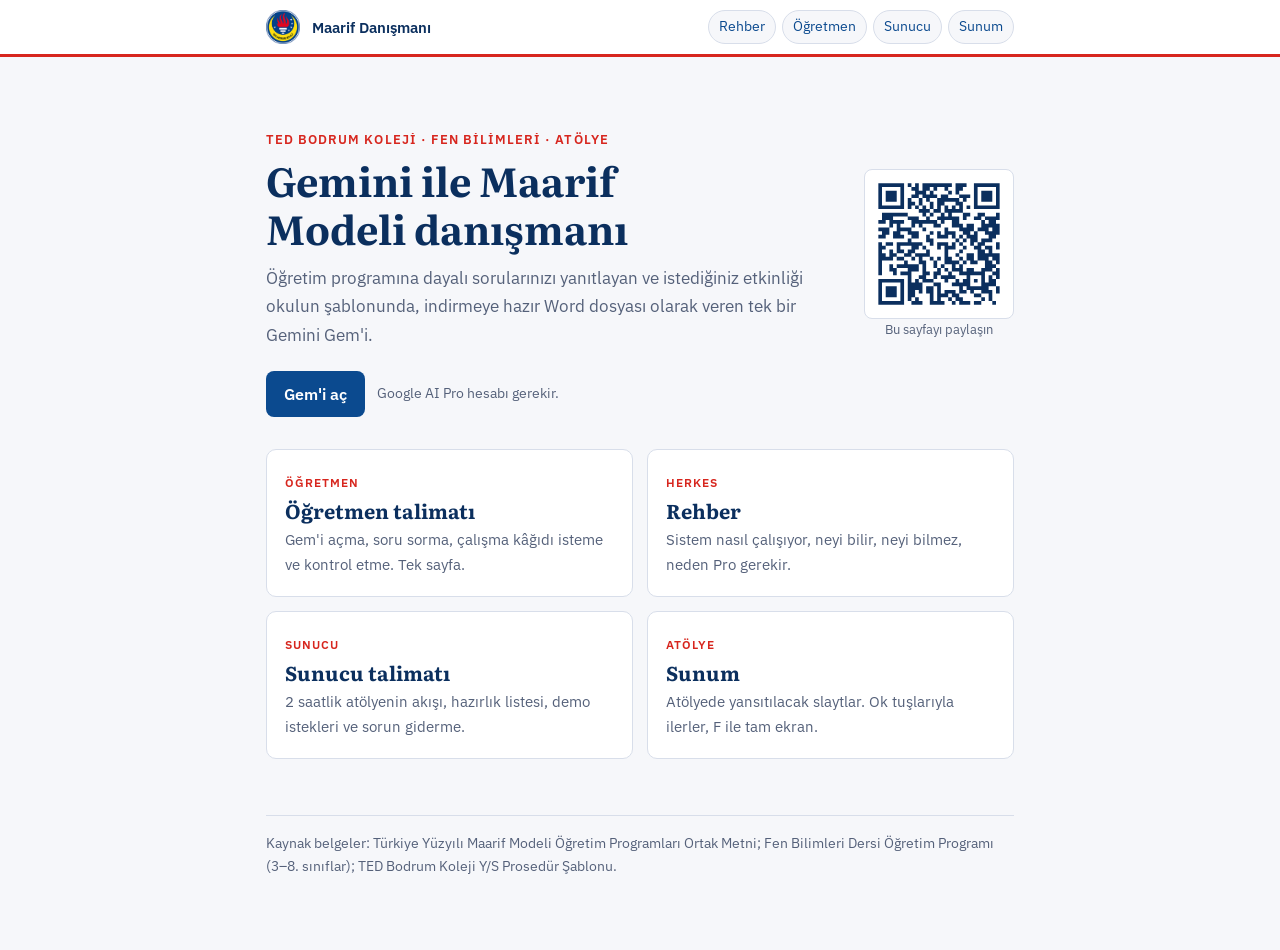
==== index.html @ b566ab43 "Maarif Danışmanı atölye sitesi Co-Authored-By: Claude Opus 5.5 <noreply@anthropic.com> Claude-Sessio" ====
<!doctype html>
<html lang="tr">
<head>
<meta charset="utf-8">
<meta name="viewport" content="width=device-width, initial-scale=1, viewport-fit=cover">
<title>Maarif Danışmanı Atölyesi</title>
<meta name="description" content="TED Bodrum Koleji fen bilimleri öğretmenleri için Gemini ile Maarif Modeli danışmanı ve çalışma kâğıdı üretimi.">
<link rel="icon" href="assets/amblem.png">
<link rel="preconnect" href="https://fonts.googleapis.com">
<link rel="stylesheet" href="https://fonts.googleapis.com/css2?family=IBM+Plex+Mono:wght@400;500&family=IBM+Plex+Sans:ital,wght@0,400;0,500;0,600;1,400&family=Literata:opsz,wght@7..72,600;7..72,700&display=swap">
<link rel="stylesheet" href="assets/site.css">
<style>
.hero { display: grid; grid-template-columns: 1fr auto; gap: 28px; align-items: center; margin-top: 36px; }
.hero .qr { text-align: center; font-size: 13px; color: var(--muted); }
.hero .qr img { width: 150px; height: 150px; display: block; background: #fff; padding: 6px; border-radius: 8px; border: 1px solid var(--line); }
.cards { display: grid; grid-template-columns: repeat(2, minmax(0, 1fr)); gap: 14px; margin-top: 32px; }
.card { display: block; background: var(--surface); border: 1px solid var(--line); border-radius: 10px; padding: 18px; text-decoration: none; color: var(--fg); }
.card:hover, .card:focus-visible { border-color: var(--navy); }
.card .who { font-size: 12px; letter-spacing: .08em; text-transform: uppercase; color: var(--red); font-weight: 600; }
.card h2 { font-size: 20px; margin: 4px 0 6px; }
.card p { margin: 0; color: var(--muted); font-size: 15px; }
.cta { margin-top: 22px; display: flex; gap: 12px; flex-wrap: wrap; align-items: center; }
@media (max-width: 620px) { .hero { grid-template-columns: 1fr; } .hero .qr { display: none; } .cards { grid-template-columns: 1fr; } }
</style>
</head>
<body>
<header class="topbar"><div class="in">
  <img src="assets/amblem.png" alt="">
  <a class="brand" href="./" aria-current="page">Maarif Danışmanı</a>
  <nav aria-label="Sayfalar"><a href="rehber.html">Rehber</a><a href="ogretmen.html">Öğretmen</a><a href="sunucu.html">Sunucu</a><a href="sunum.html">Sunum</a></nav>
</div></header>

<main class="wrap">
  <section class="hero">
    <div>
      <p class="eyebrow">TED Bodrum Koleji · Fen Bilimleri · Atölye</p>
      <h1>Gemini ile Maarif Modeli danışmanı</h1>
      <p class="lead">Öğretim programına dayalı sorularınızı yanıtlayan ve istediğiniz etkinliği okulun şablonunda, indirmeye hazır Word dosyası olarak veren tek bir Gemini Gem'i.</p>
      <div class="cta">
        <a class="btn" href="https://gemini.google.com/gem/1J91IW7ghV2cMqy8UDze6Suy1BwKjvmki?usp=sharing" target="_blank" rel="noopener">Gem'i aç</a>
        <span class="lead" style="font-size:14px">Google AI Pro hesabı gerekir.</span>
      </div>
    </div>
    <div class="qr"><img src="assets/qr.svg" alt="Bu sitenin QR kodu">Bu sayfayı paylaşın</div>
  </section>

  <div class="cards">
    <a class="card" href="ogretmen.html"><span class="who">Öğretmen</span><h2>Öğretmen talimatı</h2><p>Gem'i açma, soru sorma, çalışma kâğıdı isteme ve kontrol etme. Tek sayfa.</p></a>
    <a class="card" href="rehber.html"><span class="who">Herkes</span><h2>Rehber</h2><p>Sistem nasıl çalışıyor, neyi bilir, neyi bilmez, neden Pro gerekir.</p></a>
    <a class="card" href="sunucu.html"><span class="who">Sunucu</span><h2>Sunucu talimatı</h2><p>2 saatlik atölyenin akışı, hazırlık listesi, demo istekleri ve sorun giderme.</p></a>
    <a class="card" href="sunum.html"><span class="who">Atölye</span><h2>Sunum</h2><p>Atölyede yansıtılacak slaytlar. Ok tuşlarıyla ilerler, F ile tam ekran.</p></a>
  </div>

  <footer class="site">Kaynak belgeler: Türkiye Yüzyılı Maarif Modeli Öğretim Programları Ortak Metni; Fen Bilimleri Dersi Öğretim Programı (3–8. sınıflar); TED Bodrum Koleji Y/S Prosedür Şablonu.</footer>
</main>
</body>
</html>
---- assets/site.css ----
/* Ortak stil: okul lacivert + kırmızı çizgi; okuma sayfaları tek sütun */
:root {
  --bg: #f6f7fa; --surface: #ffffff; --fg: #15213a; --muted: #55617a; --line: #d8deea;
  --navy: #0b4a8f; --navy-deep: #0b2f5e; --red: #d7261e; --code-bg: #edf1f8;
  --note-bg: #fff4e5; --note-fg: #6f4400; --ok: #1f7a4a;
  --display: "Literata", Georgia, serif; --body: "IBM Plex Sans", system-ui, sans-serif; --mono: "IBM Plex Mono", ui-monospace, monospace;
  color-scheme: light;
}
@media (prefers-color-scheme: dark) {
  :root {
    --bg: #0e1421; --surface: #161f31; --fg: #e5eaf4; --muted: #9aa7bf; --line: #283450;
    --navy: #82b4ff; --navy-deep: #c9dcff; --red: #ff6b61; --code-bg: #1c2740;
    --note-bg: #2d2412; --note-fg: #f1c77a; --ok: #63d295; color-scheme: dark;
  }
}
* { box-sizing: border-box; }
html { -webkit-text-size-adjust: 100%; }
body { margin: 0; background: var(--bg); color: var(--fg); font: 16px/1.65 var(--body); }
a { color: var(--navy); }
a:focus-visible, button:focus-visible, summary:focus-visible { outline: 2px solid var(--navy); outline-offset: 2px; }
.wrap { max-width: 780px; margin: 0 auto; padding: 0 max(16px, env(safe-area-inset-left)) 72px max(16px, env(safe-area-inset-right)); }
.topbar { background: var(--surface); border-bottom: 3px solid var(--red); }
.topbar .in { max-width: 780px; margin: 0 auto; padding: 10px max(16px, env(safe-area-inset-left)); display: flex; align-items: center; gap: 12px; flex-wrap: wrap; }
.topbar img { height: 34px; width: auto; }
.topbar .brand { font: 600 15px var(--body); color: var(--navy-deep); text-decoration: none; margin-right: auto; }
.topbar nav { display: flex; gap: 6px; flex-wrap: wrap; }
.topbar nav a { font-size: 14px; text-decoration: none; padding: 4px 10px; border-radius: 999px; border: 1px solid var(--line); background: var(--bg); }
.topbar nav a[aria-current="page"] { background: var(--navy); color: #fff; border-color: var(--navy); }
.eyebrow { font-size: 13px; letter-spacing: .08em; text-transform: uppercase; color: var(--red); font-weight: 600; margin: 36px 0 6px; }
h1, h2 { font-family: var(--display); text-wrap: balance; line-height: 1.2; color: var(--navy-deep); }
h1 { font-size: clamp(28px, 5vw, 40px); margin: 0 0 12px; }
h2 { font-size: 24px; margin: 44px 0 12px; }
h3 { font-size: 17px; margin: 26px 0 8px; }
p, li { max-width: 68ch; }
.lead { color: var(--muted); font-size: 17px; margin: 0; }
ol.steps { padding-left: 1.4em; display: grid; gap: 10px; }
ol.steps > li::marker { font-weight: 600; color: var(--navy); }
ul.check { list-style: none; padding: 0; display: grid; gap: 8px; }
ul.check li { padding-left: 28px; position: relative; }
ul.check li::before { content: ""; position: absolute; left: 2px; top: .3em; width: 14px; height: 14px; border: 2px solid var(--navy); border-radius: 3px; }
code, .file { font-family: var(--mono); font-size: .88em; background: var(--code-bg); padding: 1px 6px; border-radius: 4px; overflow-wrap: anywhere; }
.prompt { display: flex; gap: 12px; align-items: flex-start; background: var(--surface); border: 1px solid var(--line); border-radius: 8px; padding: 12px 14px; margin: 10px 0; }
.prompt q { flex: 1; min-width: 0; quotes: none; font-family: var(--mono); font-size: 14.5px; line-height: 1.55; }
button.copy { flex: none; font: 500 13px var(--body); color: var(--navy); background: transparent; border: 1px solid var(--line); border-radius: 6px; padding: 4px 10px; cursor: pointer; }
button.copy:hover { border-color: var(--navy); }
.btn { display: inline-flex; align-items: center; gap: 8px; background: var(--navy); color: #fff; text-decoration: none; font-weight: 600; padding: 10px 18px; border-radius: 8px; }
.btn:hover { filter: brightness(1.1); }
.note { background: var(--note-bg); color: var(--note-fg); border-radius: 8px; padding: 12px 16px; margin: 16px 0; }
.note p { margin: 0; }
.tbl { overflow-x: auto; margin: 12px 0; }
table { border-collapse: collapse; width: 100%; min-width: 440px; font-size: 15px; }
th, td { text-align: left; padding: 8px 10px; border-bottom: 1px solid var(--line); vertical-align: top; }
th { font-weight: 600; color: var(--muted); font-size: 13px; letter-spacing: .04em; text-transform: uppercase; }
td.num { font-variant-numeric: tabular-nums; white-space: nowrap; font-weight: 600; color: var(--navy); }
details { background: var(--surface); border: 1px solid var(--line); border-radius: 8px; margin: 12px 0; }
summary { cursor: pointer; padding: 12px 14px; font-weight: 600; }
details pre { margin: 0; padding: 0 14px 14px; white-space: pre-wrap; font: 13px/1.55 var(--mono); max-height: 420px; overflow: auto; }
.det-bar { display: flex; justify-content: flex-end; padding: 0 14px 10px; }
figure { margin: 20px 0; }
figure img { max-width: 100%; height: auto; border: 1px solid var(--line); border-radius: 6px; background: #fff; }
figcaption { font-size: 14px; color: var(--muted); margin-top: 6px; }
footer.site { margin-top: 56px; padding-top: 16px; border-top: 1px solid var(--line); color: var(--muted); font-size: 14px; }
@media (prefers-reduced-motion: reduce) { * { transition: none !important; animation: none !important; } }
@media print { .topbar nav, button.copy { display: none; } body { background: #fff; } }
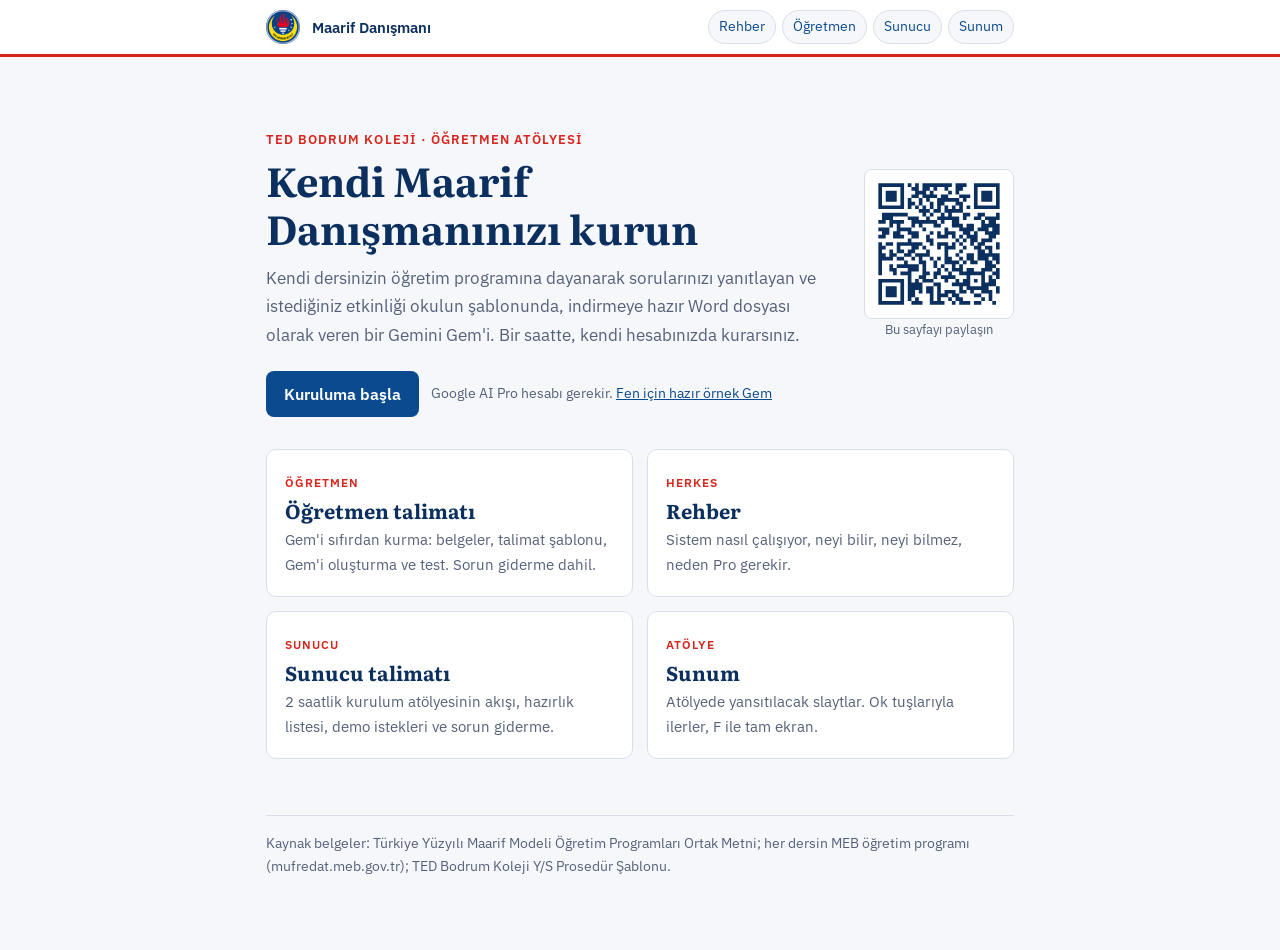
==== commit 2b5f9a8b: "Ana sayfa ve rehber: ders bağımsız Co-Authored-By: Claude Opus 5.5 <noreply@anthropic.com> Claude-Se" ====
--- a/index.html
+++ b/index.html
@@ -4,7 +4,7 @@
 <meta charset="utf-8">
 <meta name="viewport" content="width=device-width, initial-scale=1, viewport-fit=cover">
 <title>Maarif Danışmanı Atölyesi</title>
-<meta name="description" content="TED Bodrum Koleji fen bilimleri öğretmenleri için Gemini ile Maarif Modeli danışmanı ve çalışma kâğıdı üretimi.">
+<meta name="description" content="TED Bodrum Koleji öğretmenlerinin kendi dersleri için Gemini ile Maarif Modeli danışmanı kurduğu atölye.">
 <link rel="icon" href="assets/amblem.png">
 <link rel="preconnect" href="https://fonts.googleapis.com">
 <link rel="stylesheet" href="https://fonts.googleapis.com/css2?family=IBM+Plex+Mono:wght@400;500&family=IBM+Plex+Sans:ital,wght@0,400;0,500;0,600;1,400&family=Literata:opsz,wght@7..72,600;7..72,700&display=swap">
@@ -33,25 +33,25 @@
 <main class="wrap">
   <section class="hero">
     <div>
-      <p class="eyebrow">TED Bodrum Koleji · Fen Bilimleri · Atölye</p>
-      <h1>Gemini ile Maarif Modeli danışmanı</h1>
-      <p class="lead">Öğretim programına dayalı sorularınızı yanıtlayan ve istediğiniz etkinliği okulun şablonunda, indirmeye hazır Word dosyası olarak veren tek bir Gemini Gem'i.</p>
+      <p class="eyebrow">TED Bodrum Koleji · Öğretmen Atölyesi</p>
+      <h1>Kendi Maarif Danışmanınızı kurun</h1>
+      <p class="lead">Kendi dersinizin öğretim programına dayanarak sorularınızı yanıtlayan ve istediğiniz etkinliği okulun şablonunda, indirmeye hazır Word dosyası olarak veren bir Gemini Gem'i. Bir saatte, kendi hesabınızda kurarsınız.</p>
       <div class="cta">
-        <a class="btn" href="https://gemini.google.com/gem/1J91IW7ghV2cMqy8UDze6Suy1BwKjvmki?usp=sharing" target="_blank" rel="noopener">Gem'i aç</a>
-        <span class="lead" style="font-size:14px">Google AI Pro hesabı gerekir.</span>
+        <a class="btn" href="ogretmen.html">Kuruluma başla</a>
+        <span class="lead" style="font-size:14px">Google AI Pro hesabı gerekir. <a href="https://gemini.google.com/gem/1J91IW7ghV2cMqy8UDze6Suy1BwKjvmki?usp=sharing" target="_blank" rel="noopener">Fen için hazır örnek Gem</a></span>
       </div>
     </div>
     <div class="qr"><img src="assets/qr.svg" alt="Bu sitenin QR kodu">Bu sayfayı paylaşın</div>
   </section>
 
   <div class="cards">
-    <a class="card" href="ogretmen.html"><span class="who">Öğretmen</span><h2>Öğretmen talimatı</h2><p>Gem'i açma, soru sorma, çalışma kâğıdı isteme ve kontrol etme. Tek sayfa.</p></a>
+    <a class="card" href="ogretmen.html"><span class="who">Öğretmen</span><h2>Öğretmen talimatı</h2><p>Gem'i sıfırdan kurma: belgeler, talimat şablonu, Gem'i oluşturma ve test. Sorun giderme dahil.</p></a>
     <a class="card" href="rehber.html"><span class="who">Herkes</span><h2>Rehber</h2><p>Sistem nasıl çalışıyor, neyi bilir, neyi bilmez, neden Pro gerekir.</p></a>
-    <a class="card" href="sunucu.html"><span class="who">Sunucu</span><h2>Sunucu talimatı</h2><p>2 saatlik atölyenin akışı, hazırlık listesi, demo istekleri ve sorun giderme.</p></a>
+    <a class="card" href="sunucu.html"><span class="who">Sunucu</span><h2>Sunucu talimatı</h2><p>2 saatlik kurulum atölyesinin akışı, hazırlık listesi, demo istekleri ve sorun giderme.</p></a>
     <a class="card" href="sunum.html"><span class="who">Atölye</span><h2>Sunum</h2><p>Atölyede yansıtılacak slaytlar. Ok tuşlarıyla ilerler, F ile tam ekran.</p></a>
   </div>
 
-  <footer class="site">Kaynak belgeler: Türkiye Yüzyılı Maarif Modeli Öğretim Programları Ortak Metni; Fen Bilimleri Dersi Öğretim Programı (3–8. sınıflar); TED Bodrum Koleji Y/S Prosedür Şablonu.</footer>
+  <footer class="site">Kaynak belgeler: Türkiye Yüzyılı Maarif Modeli Öğretim Programları Ortak Metni; her dersin MEB öğretim programı (mufredat.meb.gov.tr); TED Bodrum Koleji Y/S Prosedür Şablonu.</footer>
 </main>
 </body>
 </html>
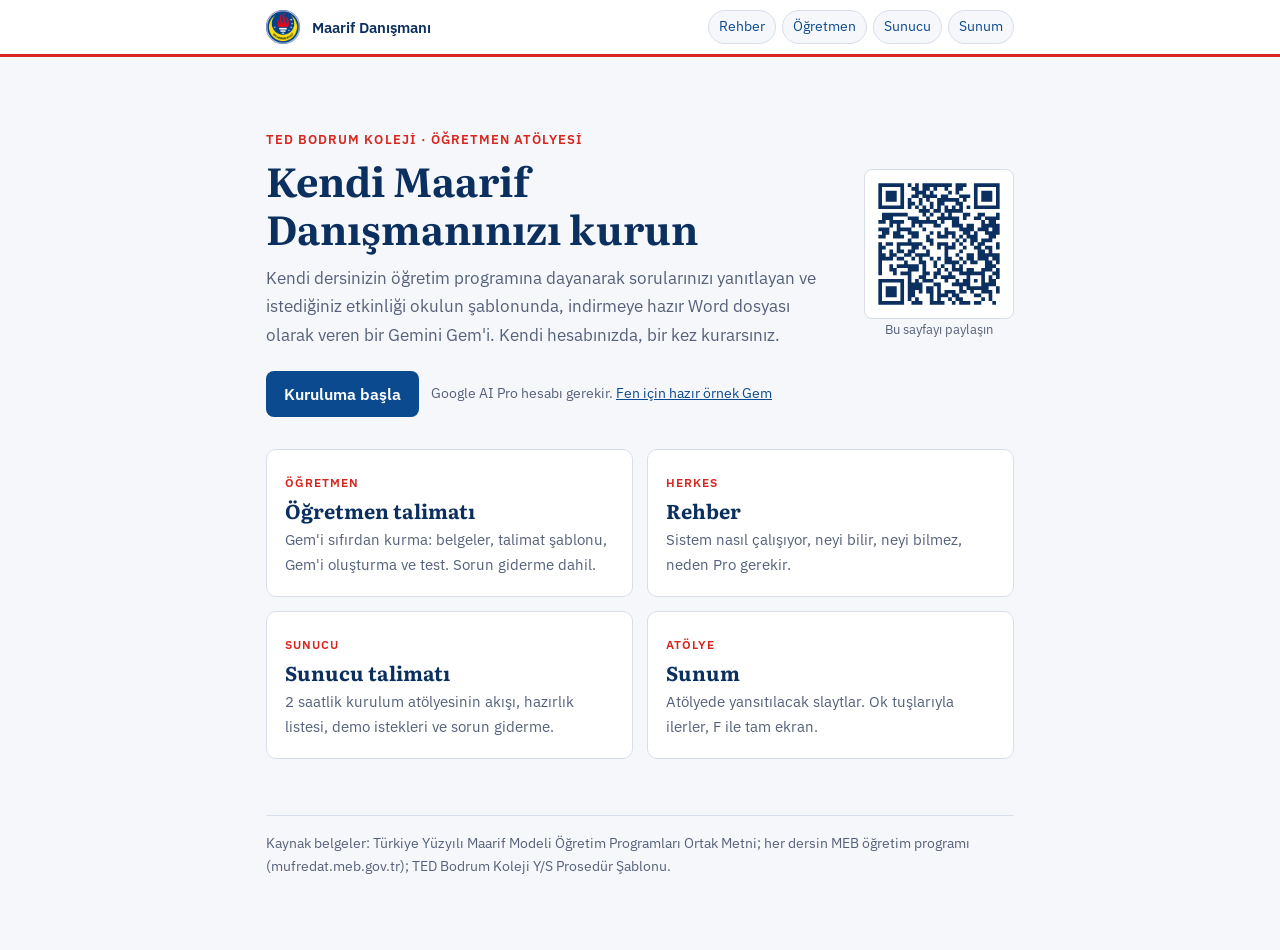
==== commit 2b11cea8: "Öğretmene dönük sayfalardan program sürelerini kaldır Co-Authored-By: Claude Opus 5.5 <noreply@anthr" ====
--- a/index.html
+++ b/index.html
@@ -35,7 +35,7 @@
     <div>
       <p class="eyebrow">TED Bodrum Koleji · Öğretmen Atölyesi</p>
       <h1>Kendi Maarif Danışmanınızı kurun</h1>
-      <p class="lead">Kendi dersinizin öğretim programına dayanarak sorularınızı yanıtlayan ve istediğiniz etkinliği okulun şablonunda, indirmeye hazır Word dosyası olarak veren bir Gemini Gem'i. Bir saatte, kendi hesabınızda kurarsınız.</p>
+      <p class="lead">Kendi dersinizin öğretim programına dayanarak sorularınızı yanıtlayan ve istediğiniz etkinliği okulun şablonunda, indirmeye hazır Word dosyası olarak veren bir Gemini Gem'i. Kendi hesabınızda, bir kez kurarsınız.</p>
       <div class="cta">
         <a class="btn" href="ogretmen.html">Kuruluma başla</a>
         <span class="lead" style="font-size:14px">Google AI Pro hesabı gerekir. <a href="https://gemini.google.com/gem/1J91IW7ghV2cMqy8UDze6Suy1BwKjvmki?usp=sharing" target="_blank" rel="noopener">Fen için hazır örnek Gem</a></span>
